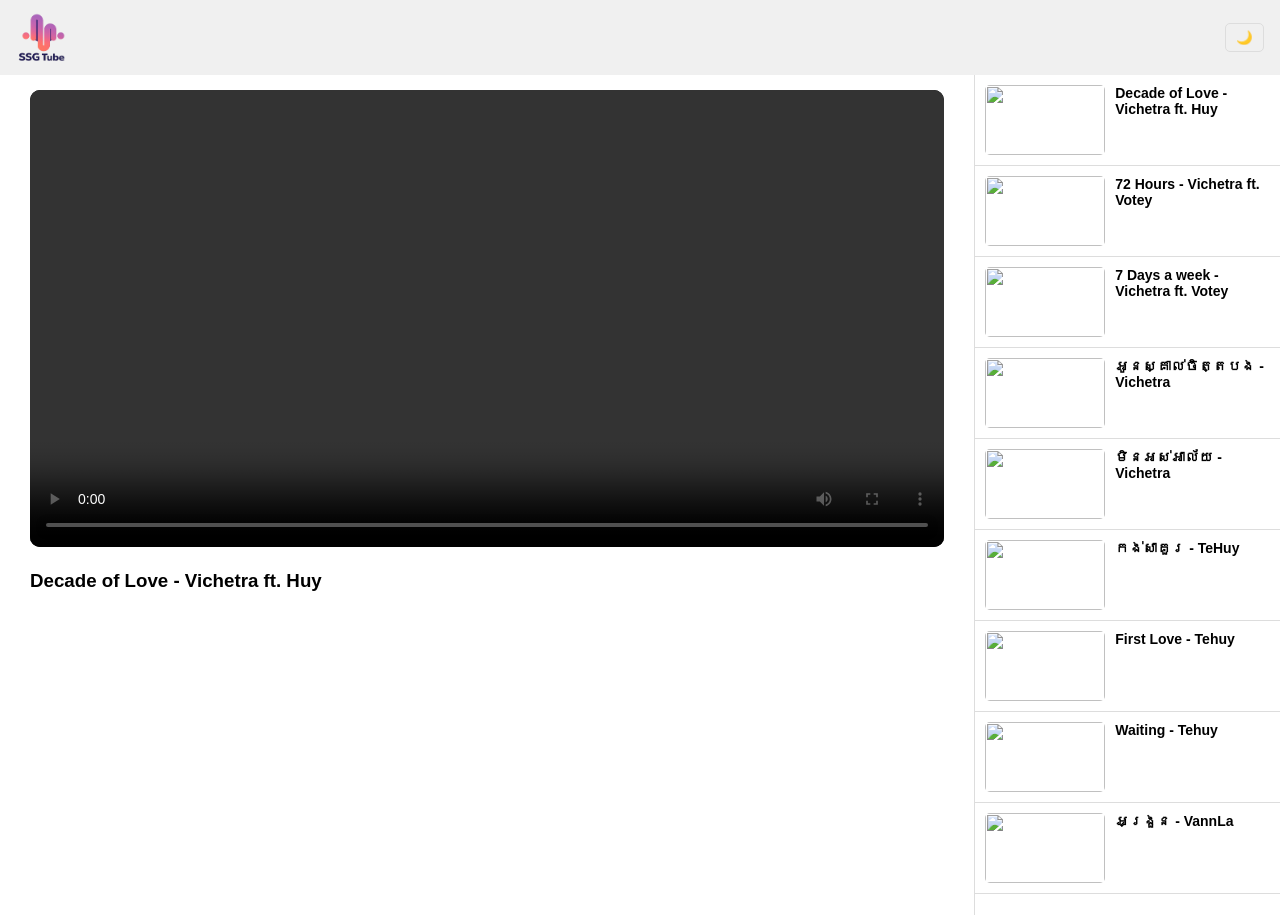
==== index.html @ cb785700 "Add files via upload" ====
<!DOCTYPE html>
<html lang="en">
<head>
  <meta charset="UTF-8">
  <meta name="viewport" content="width=device-width, initial-scale=1.0">
  <title>MyTube</title>
  <link rel="stylesheet" href="style.css">
</head>
<body>

<header>
  <img id="logo" src="logo.png" width="50px">
  <button id="themeToggle">🌙</button>
</header>

<div class="container">
  
  <div class="player" style="padding-left: 30px; padding-right: 30px;">
    <video id="videoPlayer" controls autoplay></video>
    <h3 id="videoTitle"></h3>
  </div>

  <div class="sidebar" id="videoList"></div>

</div>

<script src="script.js"></script>
</body>
</html>
---- style.css ----
:root {
  --bg: #ffffff;
  --text: #000000;
  --card: #f0f0f0;
  --border: #ddd;
}

body.dark {
  --bg: #0f0f0f;
  --text: #ffffff;
  --card: #1f1f1f;
  --border: #333;
}

body {
  margin: 0;
  font-family: Arial;
  background: var(--bg);
  color: var(--text);
}

/* HEADER */
header {
  display: flex;
  justify-content: space-between;
  align-items: center;
  background: var(--card);
  padding: 12px 16px;
  position: sticky;
  top: 0;
  z-index: 100;
}

#themeToggle {
  background: none;
  border: 1px solid var(--border);
  padding: 6px 10px;
  cursor: pointer;
  border-radius: 5px;
  color: var(--text);
}

/* LAYOUT */
.container {
  display: flex;
  height: calc(100vh - 60px);
}

/* PLAYER */
.player {
  flex: 3;
  padding: 15px;
}

video {
  width: 100%;
  max-height: 65vh;
  border-radius: 10px;
  background: black;
}

/* SIDEBAR */
.sidebar {
  flex: 1;
  overflow-y: auto;
  border-left: 1px solid var(--border);
}

/* VIDEO ITEM */
.video-item {
  display: flex;
  cursor: pointer;
  padding: 10px;
  gap: 10px;
  border-bottom: 1px solid var(--border);
  transition: 0.2s;
}

.video-item:hover {
  background: var(--card);
}

.video-item img {
  width: 120px;
  height: 70px;
  object-fit: cover;
  border-radius: 5px;
}

.video-item h4 {
  font-size: 14px;
  margin: 0;
}

/* ========================= */
/* 📱 MOBILE RESPONSIVE */
/* ========================= */
@media (max-width: 768px) {

  .container {
    flex-direction: column;
    height: auto;
  }

  .player {
    padding: 10px;
  }

  video {
    max-height: 40vh;
  }

  .sidebar {
    border-left: none;
    border-top: 1px solid var(--border);
  }

  .video-item {
    padding: 8px;
  }

  .video-item img {
    width: 100px;
    height: 60px;
  }
}

/* ========================= */
/* 📲 SMALL PHONES */
/* ========================= */
@media (max-width: 480px) {

  header h2 {
    font-size: 16px;
  }

  #themeToggle {
    padding: 4px 8px;
    font-size: 12px;
  }

  .video-item img {
    width: 90px;
    height: 55px;
  }

  .video-item h4 {
    font-size: 12px;
  }
}
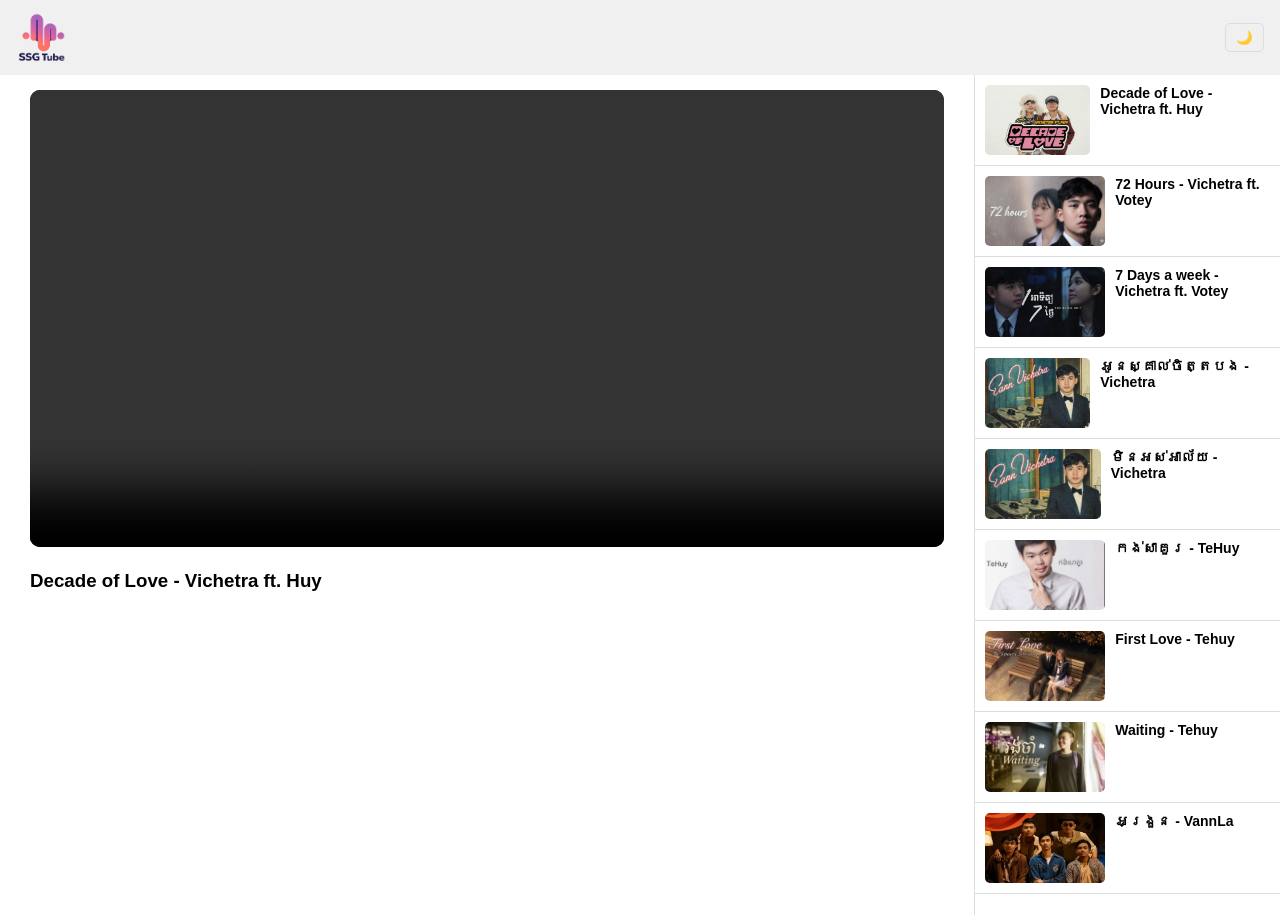
==== commit 1c84ff83: "meow" ====
--- a/index.html
+++ b/index.html
@@ -3,7 +3,8 @@
 <head>
   <meta charset="UTF-8">
   <meta name="viewport" content="width=device-width, initial-scale=1.0">
-  <title>MyTube</title>
+  <title>SSG Tube</title>
+  <link rel="icon" type="image/png" href="logo-dark.png">
   <link rel="stylesheet" href="style.css">
 </head>
 <body>
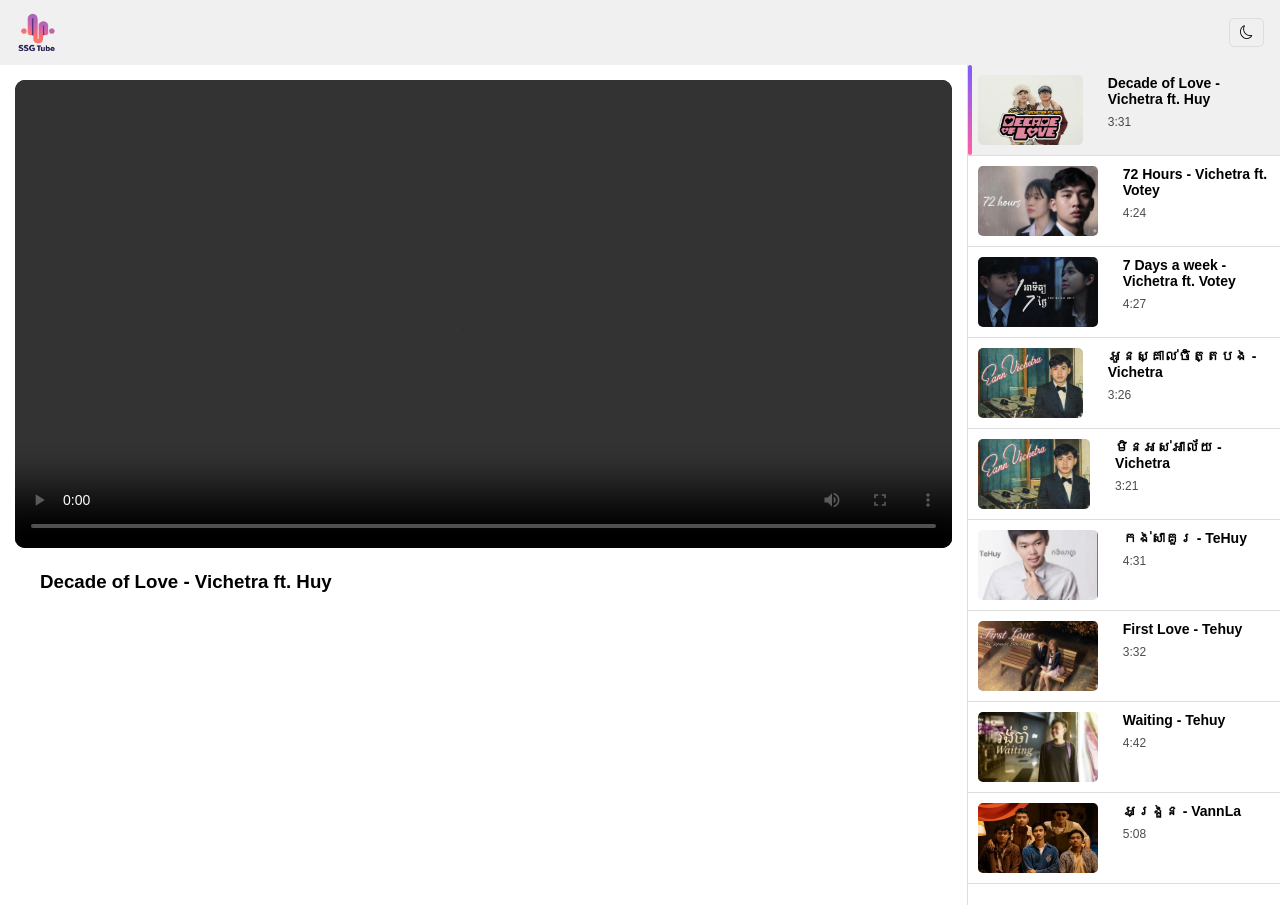
==== commit 943eb191: "jouk tnam" ====
--- a/index.html
+++ b/index.html
@@ -5,20 +5,21 @@
   <meta name="viewport" content="width=device-width, initial-scale=1.0">
   <title>SSG Tube</title>
   <link rel="icon" type="image/png" href="logo-dark.png">
+  <link rel="stylesheet" href="https://cdn.jsdelivr.net/npm/bootstrap-icons@1.13.1/font/bootstrap-icons.min.css">
   <link rel="stylesheet" href="style.css">
 </head>
 <body>
 
 <header>
-  <img id="logo" src="logo.png" width="50px">
-  <button id="themeToggle">🌙</button>
+  <img id="logo" src="logo.png" width="40px">
+  <button id="themeToggle"><i class="bi bi-moon"></i></button>
 </header>
 
 <div class="container">
   
-  <div class="player" style="padding-left: 30px; padding-right: 30px;">
+  <div class="player">
     <video id="videoPlayer" controls autoplay></video>
-    <h3 id="videoTitle"></h3>
+    <h3 id="videoTitle" style="padding-right: 25px; padding-left: 25px;"></h3>
   </div>
 
   <div class="sidebar" id="videoList"></div>
--- a/style.css
+++ b/style.css
@@ -147,4 +147,65 @@
   .video-item h4 {
     font-size: 12px;
   }
+}
+.video-item {
+  position: relative;
+}
+
+.video-item.active {
+  background: var(--card);
+}
+
+/* 🔥 SSG Tube Gradient Border */
+.video-item.active::before {
+  content: "";
+  position: absolute;
+  left: 0;
+  top: 0;
+  width: 4px;
+  height: 100%;
+  border-radius: 2px;
+
+  background: linear-gradient(
+    to bottom,
+    #7b5cff,
+    #ff5fa2,
+    #ff7a45
+  );
+}
+
+.video-item.active::before {
+  content: "";
+  position: absolute;
+  left: 0;
+  top: 0;
+  width: 4px;
+  height: 100%;
+  border-radius: 2px;
+
+  background: linear-gradient(
+    180deg,
+    #7b5cff,
+    #ff5fa2,
+    #ff7a45,
+    #7b5cff   /* 🔁 repeat first color */
+  );
+
+  background-size: 100% 300%;
+  animation: ssgGradient 4s linear infinite;
+}
+
+@keyframes ssgGradient {
+  0% {
+    background-position: 0% 0%;
+  }
+  100% {
+    background-position: 0% 100%;
+  }
+}
+.video-item span {
+  font-size: 12px;
+  opacity: 0.7;
+  display: block;
+  margin-top: 3px;
 }
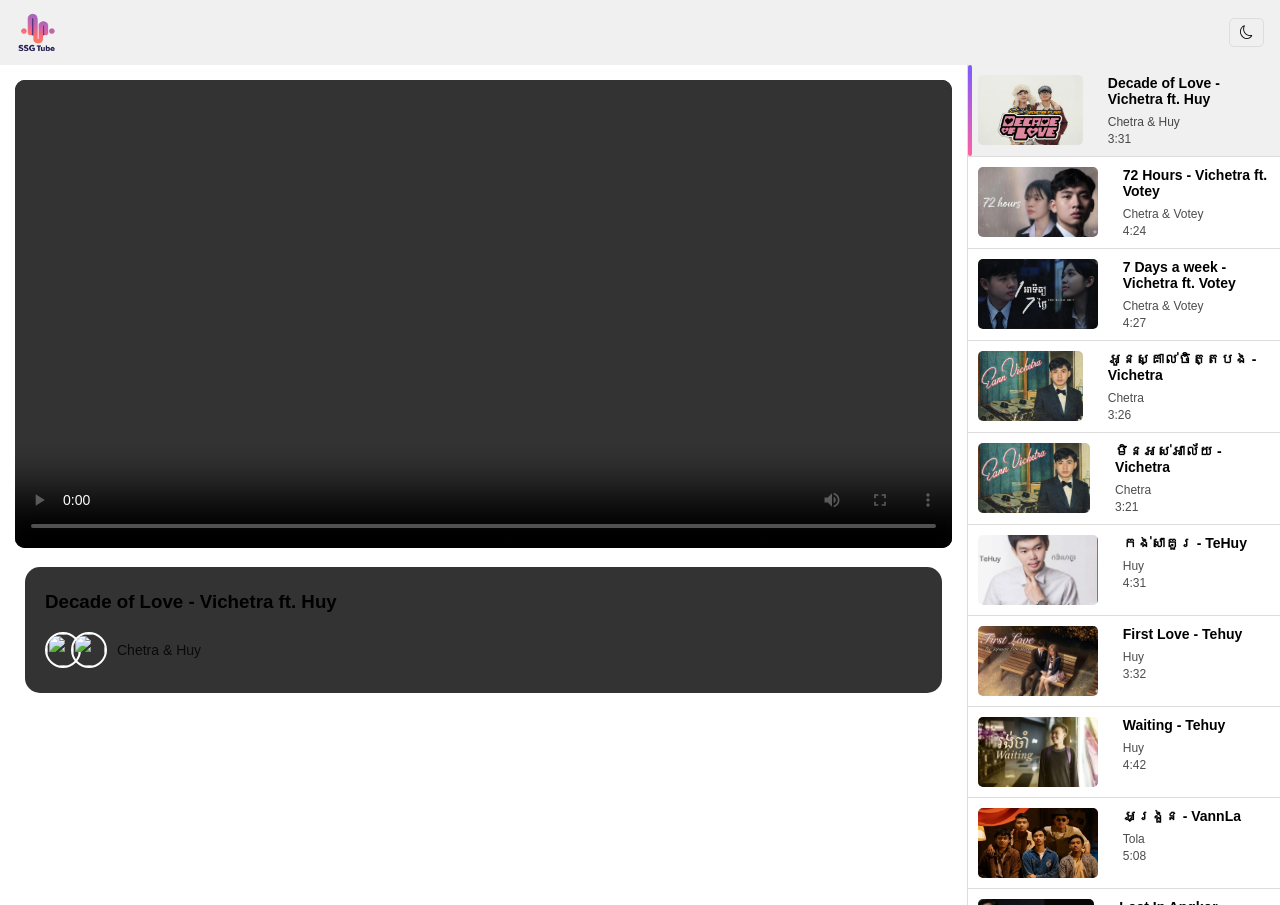
==== commit 2a557d22: "post video 10" ====
--- a/index.html
+++ b/index.html
@@ -19,7 +19,10 @@
   
   <div class="player">
     <video id="videoPlayer" controls autoplay></video>
-    <h3 id="videoTitle" style="padding-right: 25px; padding-left: 25px;"></h3>
+    <div class="desc-container">
+      <h3 id="videoTitle"></h3>
+      <div id="artistContainer"  class="artist-container"></div>
+    </div>
   </div>
 
   <div class="sidebar" id="videoList"></div>
--- a/style.css
+++ b/style.css
@@ -148,6 +148,7 @@
     font-size: 12px;
   }
 }
+
 .video-item {
   position: relative;
 }
@@ -166,12 +167,10 @@
   height: 100%;
   border-radius: 2px;
 
-  background: linear-gradient(
-    to bottom,
-    #7b5cff,
-    #ff5fa2,
-    #ff7a45
-  );
+  background: linear-gradient(to bottom,
+      #7b5cff,
+      #ff5fa2,
+      #ff7a45);
 }
 
 .video-item.active::before {
@@ -183,13 +182,13 @@
   height: 100%;
   border-radius: 2px;
 
-  background: linear-gradient(
-    180deg,
-    #7b5cff,
-    #ff5fa2,
-    #ff7a45,
-    #7b5cff   /* 🔁 repeat first color */
-  );
+  background: linear-gradient(180deg,
+      #7b5cff,
+      #ff5fa2,
+      #ff7a45,
+      #7b5cff
+      /* 🔁 repeat first color */
+    );
 
   background-size: 100% 300%;
   animation: ssgGradient 4s linear infinite;
@@ -199,13 +198,57 @@
   0% {
     background-position: 0% 0%;
   }
+
   100% {
     background-position: 0% 100%;
   }
 }
+
 .video-item span {
   font-size: 12px;
   opacity: 0.7;
   display: block;
   margin-top: 3px;
+}
+
+.artist-container {
+  display: flex;
+  align-items: center;
+  gap: 10px;
+  margin-top: 8px;
+}
+
+.artist-avatars {
+  display: flex;
+  align-items: center;
+}
+
+/* stacked circles */
+.artist-avatars img {
+  width: 32px;
+  height: 32px;
+  border-radius: 50%;
+  border: 2px solid var(--bg);
+  object-fit: cover;
+  margin-left: -10px;
+}
+
+.artist-avatars img:first-child {
+  margin-left: 0;
+}
+
+.artist-names {
+  font-size: 14px;
+  opacity: 0.8;
+}
+
+.desc-container {
+  margin-left: 10px;
+  margin-right: 10px;
+  margin-top: 15px;
+  background-color: #333;
+  border-radius: 15px;
+  padding-left: 20px;
+  padding-top: 5px;
+  padding-bottom: 25px;
 }
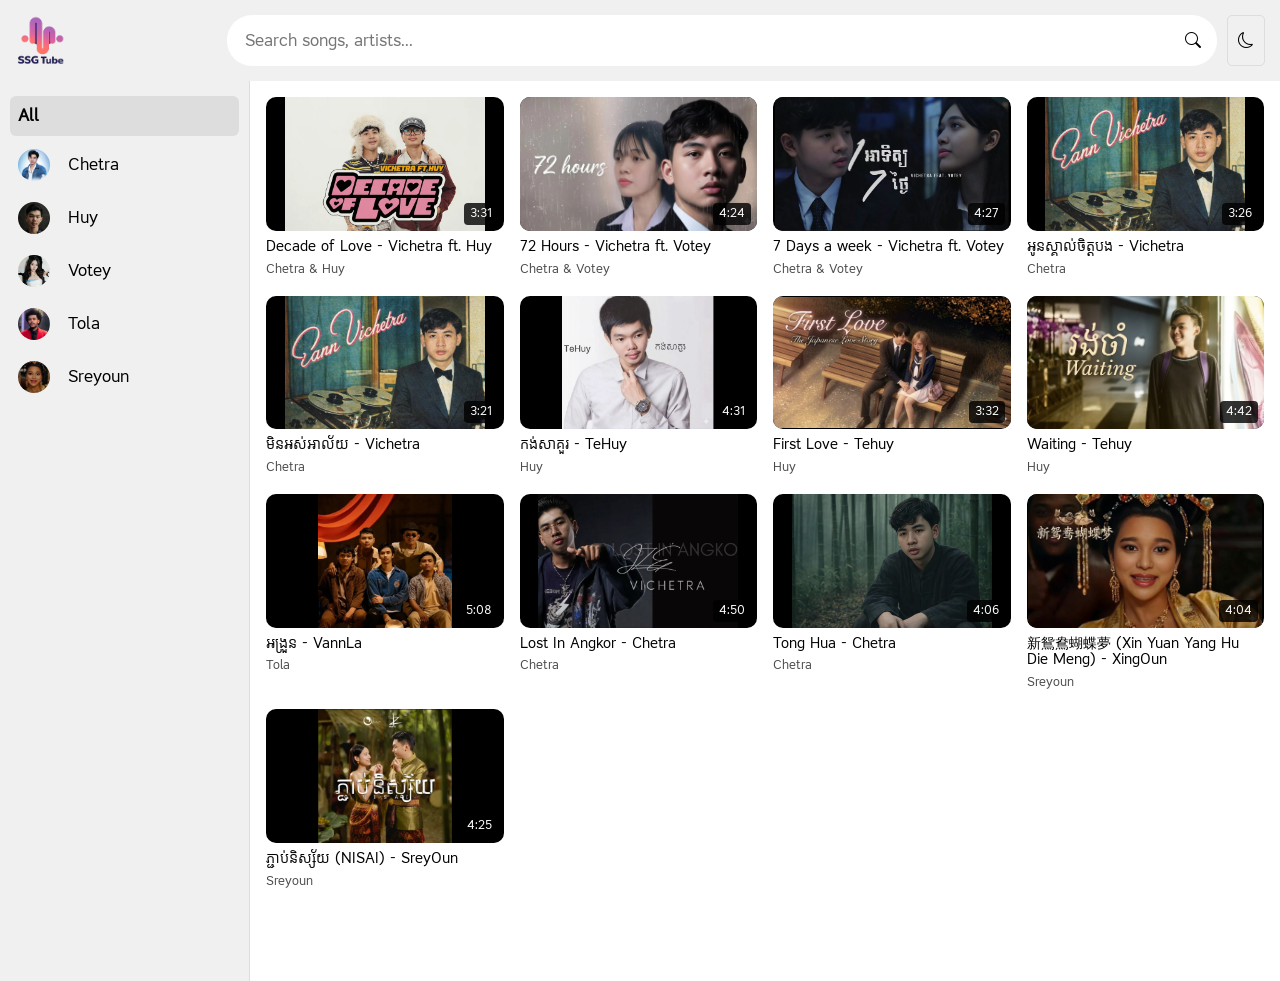
==== commit 213aee57: "improve UI" ====
--- a/index.html
+++ b/index.html
@@ -6,29 +6,43 @@
   <title>SSG Tube</title>
   <link rel="icon" type="image/png" href="logo-dark.png">
   <link rel="stylesheet" href="https://cdn.jsdelivr.net/npm/bootstrap-icons@1.13.1/font/bootstrap-icons.min.css">
-  <link rel="stylesheet" href="style.css">
+<link href="https://cdn.jsdelivr.net/npm/bootstrap@5.3.8/dist/css/bootstrap.min.css" rel="stylesheet" integrity="sha384-sRIl4kxILFvY47J16cr9ZwB07vP4J8+LH7qKQnuqkuIAvNWLzeN8tE5YBujZqJLB" crossorigin="anonymous">
+  <link rel="stylesheet" href="index.css">
 </head>
 <body>
 
-<header>
-  <img id="logo" src="logo.png" width="40px">
-  <button id="themeToggle"><i class="bi bi-moon"></i></button>
-</header>
+    <div class="container-fluid my-nav">
+        <div class="row">
+            <div class="col-2">
+                <img id="logo" src="logo.png" onclick="location.href='index.html'" style="cursor: pointer; width: 50px;">
+            </div>
 
-<div class="container">
-  
-  <div class="player">
-    <video id="videoPlayer" controls autoplay></video>
-    <div class="desc-container">
-      <h3 id="videoTitle"></h3>
-      <div id="artistContainer"  class="artist-container"></div>
+            <div class="col-10" style="display:flex; gap:10px">
+                <div class="search-box">
+                    <input type="text" id="searchInput" placeholder="Search songs, artists..." autocomplete="off" />
+                    <button id="searchBtn"><i class="bi bi-search"></i></button>
+
+                    <div id="searchDropdown" class="search-dropdown"></div>
+                </div>
+                <button id="sidebarButton" class="d-xl-none d-lg-none d-md-none d-sm-block d-block"><i class="bi bi-list"></i></button>
+                <button id="themeToggle"><i class="bi bi-moon"></i></button>
+            </div>
+        </div>
     </div>
+
+<div class="layout">
+
+  <!-- LEFT SIDEBAR -->
+  <div class="sidebar-left" id="artistSidebar"></div>
+
+  <!-- MAIN CONTENT -->
+  <div class="content">
+    <div id="artistHeader" class="artist-header" style="display:none;"></div>
+    <div class="video-grid" id="videoGrid"></div>
   </div>
 
-  <div class="sidebar" id="videoList"></div>
-
 </div>
-
-<script src="script.js"></script>
+<script src="https://code.jquery.com/jquery-3.7.1.min.js"></script>
+<script src="index.js"></script>
 </body>
 </html>
--- a/index.css
+++ b/index.css
@@ -0,0 +1,292 @@
+@font-face {
+  font-family: 'Krasar';
+  src: url('Krasar-Regular.ttf') format('truetype');
+  font-weight: normal;
+  font-style: normal;
+}
+
+* {
+  font-family: 'Krasar', sans-serif;
+}
+
+:root {
+  --bg: #ffffff;
+  --text: #000000;
+  --card: #f0f0f0;
+  --border: #ddd;
+}
+
+body.dark {
+  --bg: #0f0f0f;
+  --text: #ffffff;
+  --card: #1f1f1f;
+  --border: #333;
+}
+
+body {
+  margin: 0;
+  font-family: Arial;
+  background: var(--bg);
+  color: var(--text);
+}
+
+/* HEADER */
+header {
+  display: flex;
+  justify-content: space-between;
+  align-items: center;
+  background: var(--card);
+  padding: 12px 16px;
+  position: sticky;
+  top: 0;
+  z-index: 100;
+}
+
+#themeToggle {
+  background: none;
+  border: 1px solid var(--border);
+  padding: 6px 10px;
+  cursor: pointer;
+  border-radius: 5px;
+  color: var(--text);
+}
+#sidebarButton {
+  background: none;
+  border: 1px solid var(--border);
+  padding: 6px 10px;
+  cursor: pointer;
+  border-radius: 5px;
+  color: var(--text);
+}
+
+.video-grid {
+  display: grid;
+  grid-template-columns: repeat(auto-fill, minmax(220px, 1fr));
+  gap: 16px;
+  padding: 16px;
+}
+
+.video-card {
+  cursor: pointer;
+  transition: 0.2s;
+}
+
+.video-card:hover {
+  transform: scale(1.03);
+}
+
+.thumbnail-wrapper {
+  position: relative;
+  width: 100%;
+  aspect-ratio: 16 / 9; /* fixed size */
+  background:black; /* 🔥 padding color */
+  border-radius: 10px;
+  overflow: hidden;
+}
+
+.thumbnail-wrapper img {
+  width: 100%;
+  height: 100%;
+  object-fit: contain; /* 🔥 keeps full image + adds padding */
+}
+
+/* duration badge */
+.duration-badge {
+  position: absolute;
+  bottom: 6px;
+  right: 6px;
+  background: rgba(0,0,0,0.8);
+  padding: 2px 6px;
+  font-size: 12px;
+  border-radius: 4px;
+  color: white;
+}
+
+.video-info {
+  margin-top: 8px;
+}
+
+.video-info h4 {
+  margin: 0;
+  font-size: 14px;
+}
+
+.video-info span {
+  font-size: 12px;
+  opacity: 0.7;
+}
+
+.layout {
+  display: flex;
+}
+
+/* LEFT SIDEBAR */
+.sidebar-left {
+  width: 250px;
+  background: var(--card);
+  border-right: 1px solid var(--border);
+  height: 100vh;
+  overflow-y: auto;
+  padding: 10px;
+  transition: all 0.3s ease;
+}
+
+/* 📱 MOBILE (hidden by default, slide in) */
+@media (max-width: 768px) {
+  .sidebar-left {
+    position: fixed;
+    top: 0;
+    left: -250px; /* hidden */
+    height: 100%;
+    width: 220px;
+    background: var(--card);
+    z-index: 2000;
+    overflow-y: auto;
+  }
+
+  .sidebar-left.active {
+    left: 0; /* slide in */
+  }
+}
+
+
+
+.artist-item {
+  padding: 8px;
+  cursor: pointer;
+  border-radius: 6px;
+  transition: 0.2s;
+  display: flex;
+  align-items: center;
+  gap: 10px;
+  margin-top: 5px;
+}
+
+.artist-item:hover {
+  background: var(--border);
+}
+
+.artist-item.active {
+  background: var(--border);
+  font-weight: bold;
+}
+
+/* MAIN */
+.content {
+  flex: 1;
+}
+
+.artist-header {
+  display: flex;
+  align-items: center;
+  gap: 20px;
+  padding: 20px;
+  border-bottom: 1px solid var(--border);
+}
+
+.artist-header img {
+  width: 80px;
+  height: 80px;
+  border-radius: 50%;
+  object-fit: cover;
+}
+
+.artist-info h2 {
+  margin: 0;
+}
+
+.artist-info p {
+  margin: 5px 0;
+  font-size: 14px;
+  opacity: 0.8;
+}
+
+.artist-links a {
+  margin-right: 10px;
+  font-size: 13px;
+  color: #4da6ff;
+  text-decoration: none;
+}
+
+
+.header {
+  display: flex;
+  justify-content: space-between;
+  align-items: center;
+  padding: 10px 20px;
+  background: #111;
+}
+
+.logo {
+  color: white;
+  font-size: 20px;
+  font-weight: bold;
+}
+
+.search-box {
+  display: flex;
+
+  justify-content: space-between;
+  align-items: center;
+  background: var(--bg);
+  border-radius: 25px;
+  padding: 5px 10px;
+  position: relative;
+  width: 100%;
+}
+
+.search-box input {
+  border: none;
+  outline: none;
+  background: transparent;
+  color: var(--text);
+  padding: 8px;
+  width: 100%;
+}
+
+.search-box button {
+  background: none;
+  border: none;
+  color:  var(--text);
+  cursor: pointer;
+  font-size: 16px;
+}
+
+.search-dropdown {
+  position: absolute;
+  top: 100%;
+  left: 0;
+  width: 100%;
+  background: var(--bg);
+  border-radius: 10px;
+  margin-top: 5px;
+  max-height: 300px;
+  overflow-y: auto;
+  display: none;
+  z-index: 999;
+}
+
+.search-item {
+  padding: 15px;
+  color: var(--text);
+  cursor: pointer;
+  display: flex;
+  align-items: center;
+  gap: 10px;
+}
+
+.search-item:hover {
+  background: var(--card);
+}
+
+.search-item img {
+  width: 40px;
+  height: 40px;
+  border-radius: 5px;
+  object-fit: cover;
+}
+
+.my-nav{
+background-color: var(--card);
+padding: 15px;
+}
